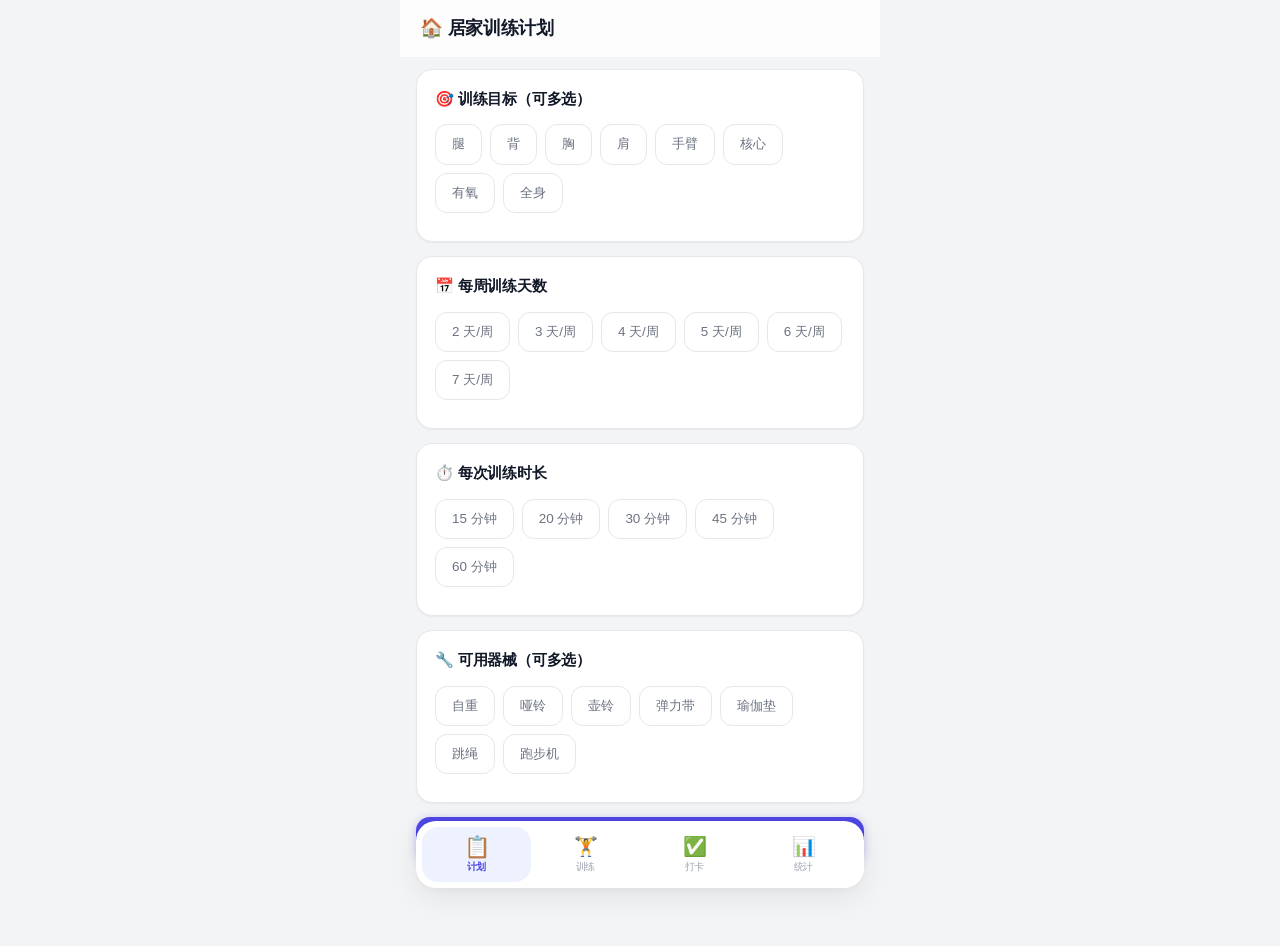
==== index.html @ 25deb892 "feat: 居家训练计划初版 - 训练计划生成、打卡、统计 Co-Authored-By: Claude Opus 4.7 <noreply@anthropic.com>" ====
<!DOCTYPE html>
<html lang="zh-CN">
<head>
  <meta charset="UTF-8">
  <meta name="viewport" content="width=device-width, initial-scale=1.0, viewport-fit=cover, user-scalable=no">
  <meta name="apple-mobile-web-app-capable" content="yes">
  <meta name="apple-mobile-web-app-status-bar-style" content="default">
  <meta name="apple-mobile-web-app-title" content="居家训练">
  <meta name="theme-color" content="#2ecc71">
  <title>居家训练计划</title>
  <link rel="stylesheet" href="css/style.css">
  <link rel="manifest" href="manifest.json">
</head>
<body>

  <header class="app-header">🏠 居家训练计划</header>

  <main>
    <section id="tab-plan" class="tab-content active"></section>
    <section id="tab-today" class="tab-content"></section>
    <section id="tab-history" class="tab-content"></section>
    <section id="tab-stats" class="tab-content"></section>
  </main>

  <nav class="tab-bar">
    <button class="tab-btn active" data-tab="plan">
      <span class="icon">📋</span> 计划
    </button>
    <button class="tab-btn" data-tab="today">
      <span class="icon">🏋️</span> 训练
    </button>
    <button class="tab-btn" data-tab="history">
      <span class="icon">✅</span> 打卡
    </button>
    <button class="tab-btn" data-tab="stats">
      <span class="icon">📊</span> 统计
    </button>
  </nav>

  <script src="js/exercises.js"></script>
  <script src="js/app.js"></script>
  <script>
    if ('serviceWorker' in navigator) {
      navigator.serviceWorker.register('sw.js');
    }
  </script>
</body>
</html>
---- css/style.css ----
*, *::before, *::after { box-sizing: border-box; margin: 0; padding: 0; }

:root {
  --primary: #4F46E5;
  --primary-light: #EEF2FF;
  --success: #10B981;
  --success-light: #ECFDF5;
  --danger: #EF4444;
  --warning: #F59E0B;
  --bg: #F3F4F6;
  --card: #FFFFFF;
  --text: #111827;
  --text-secondary: #6B7280;
  --text-tertiary: #9CA3AF;
  --border: #E5E7EB;
  --shadow-sm: 0 1px 2px rgba(0,0,0,0.05);
  --shadow: 0 1px 3px rgba(0,0,0,0.06), 0 1px 2px rgba(0,0,0,0.04);
  --shadow-md: 0 4px 6px rgba(0,0,0,0.04), 0 2px 4px rgba(0,0,0,0.03);
  --shadow-lg: 0 10px 15px rgba(0,0,0,0.05), 0 4px 6px rgba(0,0,0,0.03);
  --radius-sm: 10px;
  --radius: 16px;
  --radius-lg: 20px;
  --tab-height: 72px;
}

html { font-size: 16px; -webkit-font-smoothing: antialiased; }

body {
  font-family: -apple-system, BlinkMacSystemFont, 'SF Pro Display', 'PingFang SC', 'Microsoft YaHei', sans-serif;
  background: var(--bg);
  color: var(--text);
  max-width: 480px;
  margin: 0 auto;
  min-height: 100vh;
  padding-bottom: calc(var(--tab-height) + env(safe-area-inset-bottom, 16px));
  line-height: 1.5;
}

/* Header */
.app-header {
  position: sticky; top: 0; z-index: 100;
  background: rgba(255,255,255,0.8);
  backdrop-filter: blur(16px); -webkit-backdrop-filter: blur(16px);
  padding: 14px 20px;
  font-size: 1.15rem; font-weight: 700;
  color: var(--text);
  letter-spacing: -0.3px;
  border-bottom: 1px solid transparent;
}

/* Tab Bar - floating pill style */
.tab-bar {
  position: fixed; bottom: 12px; left: 50%; transform: translateX(-50%);
  width: calc(100% - 32px); max-width: 448px;
  background: var(--card);
  border-radius: 20px;
  padding: 6px;
  display: flex;
  z-index: 100;
  box-shadow: 0 8px 32px rgba(0,0,0,0.08), 0 2px 8px rgba(0,0,0,0.04);
}
.tab-btn {
  flex: 1; border: none; background: none;
  font-size: 0.65rem; font-weight: 500; color: var(--text-tertiary);
  display: flex; flex-direction: column; align-items: center; justify-content: center;
  gap: 2px; cursor: pointer; padding: 8px 4px; border-radius: 16px;
  transition: all 0.2s; letter-spacing: -0.2px;
  -webkit-tap-highlight-color: transparent;
  position: relative;
}
.tab-btn .icon { font-size: 1.2rem; transition: transform 0.2s; }
.tab-btn.active { color: var(--primary); font-weight: 600; background: var(--primary-light); }
.tab-btn.active .icon { transform: scale(1.1); }

/* Main Content */
.tab-content { display: none; padding: 12px 16px; animation: fadeIn 0.25s ease-out; }
.tab-content.active { display: block; }
@keyframes fadeIn { from { opacity: 0; transform: translateY(8px); } to { opacity: 1; transform: translateY(0); } }

/* Cards */
.card {
  background: var(--card);
  border-radius: var(--radius);
  padding: 18px;
  margin-bottom: 14px;
  box-shadow: var(--shadow-sm);
  border: 1px solid var(--border);
}
.card-title {
  font-size: 0.95rem; font-weight: 700; margin-bottom: 14px;
  display: flex; align-items: center; gap: 8px;
  color: var(--text); letter-spacing: -0.2px;
}

/* Section label */
.section-label {
  font-size: 0.75rem; font-weight: 600; color: var(--text-secondary);
  text-transform: uppercase; letter-spacing: 0.5px;
  margin-bottom: 10px; margin-top: 4px;
}

/* Chips */
.chip-group { display: flex; flex-wrap: wrap; gap: 8px; margin-bottom: 10px; }
.chip {
  padding: 9px 16px; border-radius: 12px; border: 1.5px solid var(--border);
  background: var(--card); font-size: 0.84rem; font-weight: 500;
  cursor: pointer; transition: all 0.18s; user-select: none;
  color: var(--text-secondary);
  -webkit-tap-highlight-color: transparent;
}
.chip:hover { border-color: #c7d2fe; }
.chip.selected { background: var(--primary); color: #fff; border-color: var(--primary); font-weight: 600; box-shadow: 0 2px 8px rgba(79,70,229,0.25); }
.chip:active { transform: scale(0.96); }

/* Buttons */
.btn {
  display: block; width: 100%; padding: 13px; border: none; border-radius: 14px;
  font-size: 0.94rem; font-weight: 600; cursor: pointer; letter-spacing: -0.2px;
  transition: all 0.18s; text-align: center;
  -webkit-tap-highlight-color: transparent;
}
.btn-primary { background: var(--primary); color: #fff; box-shadow: 0 2px 8px rgba(79,70,229,0.3); }
.btn-primary:active { background: #4338CA; transform: scale(0.98); }
.btn-primary:disabled { background: #A5B4FC; box-shadow: none; }
.btn-outline { background: var(--card); color: var(--primary); border: 1.5px solid var(--primary); }
.btn-outline:active { background: var(--primary-light); }
.btn-sm { padding: 7px 14px; font-size: 0.78rem; width: auto; border-radius: 10px; font-weight: 600; }
.btn-ghost { background: none; border: none; color: var(--text-secondary); padding: 8px 12px; font-size: 0.82rem; cursor: pointer; }
.btn-success { background: var(--success); color: #fff; box-shadow: 0 2px 8px rgba(16,185,129,0.25); }

/* Select */
.select-group { margin-bottom: 10px; }
.select-group label { display: block; font-size: 0.82rem; font-weight: 600; color: var(--text-secondary); margin-bottom: 6px; }
.select-group select {
  width: 100%; padding: 12px 14px; border: 1.5px solid var(--border);
  border-radius: 12px; font-size: 0.9rem; background: var(--card);
  appearance: none; -webkit-appearance: none;
  background-image: url("data:image/svg+xml,%3Csvg xmlns='http://www.w3.org/2000/svg' width='12' height='12' viewBox='0 0 12 12'%3E%3Cpath d='M6 8L1 3h10z' fill='%239CA3AF'/%3E%3C/svg%3E");
  background-repeat: no-repeat; background-position: right 14px center;
  color: var(--text);
}

/* Exercise card */
.exercise-item {
  display: flex; gap: 14px; padding: 14px 0;
  border-bottom: 1px solid var(--border); align-items: center;
}
.exercise-item:last-child { border-bottom: none; }
.exercise-img {
  width: 72px; height: 72px; border-radius: 14px; background: var(--bg);
  flex-shrink: 0; overflow: hidden;
}
.exercise-img img { width: 100%; height: 100%; object-fit: cover; }
.exercise-info { flex: 1; min-width: 0; }
.exercise-info .ex-name { font-weight: 600; font-size: 0.9rem; margin-bottom: 3px; color: var(--text); letter-spacing: -0.2px; }
.exercise-info .ex-meta { font-size: 0.78rem; color: var(--text-secondary); margin-bottom: 4px; display: flex; gap: 8px; align-items: center; }
.exercise-info .ex-meta span { display: inline-flex; align-items: center; gap: 3px; }
.exercise-info .ex-desc {
  font-size: 0.76rem; color: var(--text-tertiary); line-height: 1.45;
  display: -webkit-box; -webkit-line-clamp: 2; -webkit-box-orient: vertical; overflow: hidden;
}
.exercise-done {
  width: 36px; height: 36px; border-radius: 50%; border: 2.5px solid var(--border);
  flex-shrink: 0; display: flex; align-items: center; justify-content: center;
  cursor: pointer; transition: all 0.2s; font-size: 1rem; font-weight: 700;
  color: transparent;
}
.exercise-done.checked { background: var(--success); border-color: var(--success); color: #fff; box-shadow: 0 2px 8px rgba(16,185,129,0.3); }

/* Day plan in plan tab */
.day-plan { margin-bottom: 2px; }
.day-plan-header {
  font-weight: 700; font-size: 0.9rem; padding: 10px 0 6px;
  display: flex; justify-content: space-between; align-items: center;
}
.day-plan-header.rest { color: var(--text-tertiary); font-weight: 500; }
.target-tag {
  font-size: 0.68rem; padding: 3px 10px; border-radius: 8px;
  font-weight: 600; letter-spacing: 0.2px;
}
.tag-leg { background: #FEE2E2; color: #DC2626; }
.tag-back { background: #DBEAFE; color: #2563EB; }
.tag-chest { background: #FEF3C7; color: #D97706; }
.tag-shoulder { background: #EDE9FE; color: #7C3AED; }
.tag-arm { background: #FEF3C7; color: #B45309; }
.tag-core { background: #D1FAE5; color: #059669; }
.tag-cardio { background: #CFFAFE; color: #0E7490; }
.tag-full { background: #FCE7F3; color: #DB2777; }

/* Modal */
.modal-overlay {
  position: fixed; top: 0; left: 0; right: 0; bottom: 0;
  background: rgba(0,0,0,0.4); z-index: 200;
  display: flex; align-items: flex-end; justify-content: center;
  backdrop-filter: blur(4px); -webkit-backdrop-filter: blur(4px);
}
.modal {
  background: var(--card); border-radius: var(--radius-lg) var(--radius-lg) 0 0;
  width: 100%; max-width: 480px; max-height: 70vh; overflow-y: auto;
  padding: 20px; animation: slideUp 0.3s ease-out;
}
@keyframes slideUp { from { transform: translateY(100%); } to { transform: translateY(0); } }
.modal-header {
  display: flex; justify-content: space-between; align-items: center;
  margin-bottom: 16px; font-weight: 700; font-size: 1rem;
}
.modal-close {
  width: 32px; height: 32px; border-radius: 50%; border: none;
  background: var(--bg); font-size: 1.2rem; cursor: pointer;
  display: flex; align-items: center; justify-content: center;
  color: var(--text-secondary);
}

/* Calendar */
.calendar { display: grid; grid-template-columns: repeat(7, 1fr); gap: 2px; text-align: center; }
.calendar .day-header { font-size: 0.68rem; color: var(--text-tertiary); padding: 6px 0; font-weight: 600; }
.calendar .day {
  aspect-ratio: 1; display: flex; align-items: center; justify-content: center;
  border-radius: 50%; font-size: 0.84rem; font-weight: 500; cursor: pointer;
  transition: all 0.15s;
}
.calendar .day.checked { background: var(--success); color: #fff; font-weight: 700; }
.calendar .day.today { box-shadow: inset 0 0 0 2px var(--primary); }
.calendar .day.other-month { color: #ddd; }
.calendar .day:not(.checked):not(.other-month):active { background: var(--bg); }

/* Stats */
.stat-grid { display: grid; grid-template-columns: 1fr 1fr; gap: 10px; margin-bottom: 14px; }
.stat-box {
  background: var(--card); border-radius: var(--radius); padding: 18px;
  box-shadow: var(--shadow-sm); border: 1px solid var(--border);
}
.stat-box .num { font-size: 1.8rem; font-weight: 800; letter-spacing: -1px; }
.stat-box .label { font-size: 0.78rem; color: var(--text-secondary); margin-top: 4px; font-weight: 500; }
.stat-box.accent .num { color: var(--primary); }

.bar-chart { margin-top: 10px; }
.bar-row { display: flex; align-items: center; margin-bottom: 10px; gap: 10px; }
.bar-label { font-size: 0.82rem; font-weight: 500; width: 54px; text-align: right; flex-shrink: 0; color: var(--text-secondary); }
.bar-track { flex: 1; height: 26px; background: var(--bg); border-radius: 13px; overflow: hidden; }
.bar-fill {
  height: 100%; border-radius: 13px; display: flex; align-items: center; padding-left: 10px;
  font-size: 0.73rem; font-weight: 600; color: #fff; min-width: 32px;
  transition: width 0.5s ease-out;
}

/* Progress */
.progress-bar { height: 6px; background: var(--bg); border-radius: 3px; margin: 10px 0; overflow: hidden; }
.progress-fill { height: 100%; background: var(--success); border-radius: 3px; transition: width 0.3s ease-out; }

/* Streak circle */
.streak-circle {
  width: 100px; height: 100px; border-radius: 50%;
  background: conic-gradient(var(--primary) 0deg, var(--bg) 0deg);
  display: flex; align-items: center; justify-content: center;
  margin: 0 auto 8px;
}
.streak-inner {
  width: 80px; height: 80px; border-radius: 50%;
  background: var(--card); display: flex; flex-direction: column;
  align-items: center; justify-content: center;
}

/* Empty state */
.empty { text-align: center; padding: 48px 16px; color: var(--text-secondary); }
.empty .icon { font-size: 2.5rem; margin-bottom: 12px; opacity: 0.6; }
.empty p { font-size: 0.88rem; }

/* Auth */
.auth-form { padding: 40px 16px; text-align: center; }
.auth-form input {
  width: 100%; padding: 14px; border: 1.5px solid var(--border);
  border-radius: 14px; font-size: 0.95rem; margin-bottom: 12px; text-align: center;
  outline: none;
}
.auth-form input:focus { border-color: var(--primary); }

/* Pulse animation for loading */
@keyframes pulse { 0%, 100% { opacity: 1; } 50% { opacity: 0.5; } }
.loading { animation: pulse 1.2s ease-in-out infinite; }

/* Inline actions */
.inline-actions { display: flex; gap: 8px; margin-bottom: 14px; }

/* Check-in record */
.checkin-record {
  padding: 12px 0; border-bottom: 1px solid var(--border);
}
.checkin-record:last-child { border-bottom: none; }
.checkin-record .cr-date { font-weight: 600; font-size: 0.88rem; }
.checkin-record .cr-detail { font-size: 0.8rem; color: var(--text-secondary); margin-top: 3px; }

/* Plan action bar */
.plan-action-bar { display: flex; gap: 8px; margin-bottom: 14px; }

/* Week strip header in today */
.today-strip {
  display: flex; align-items: center; gap: 12px; margin-bottom: 16px;
}
.today-strip .day-badge {
  width: 44px; height: 44px; border-radius: 14px;
  display: flex; flex-direction: column; align-items: center; justify-content: center;
  font-weight: 700;
}
.today-strip .day-badge.active {
  background: var(--primary); color: #fff;
}
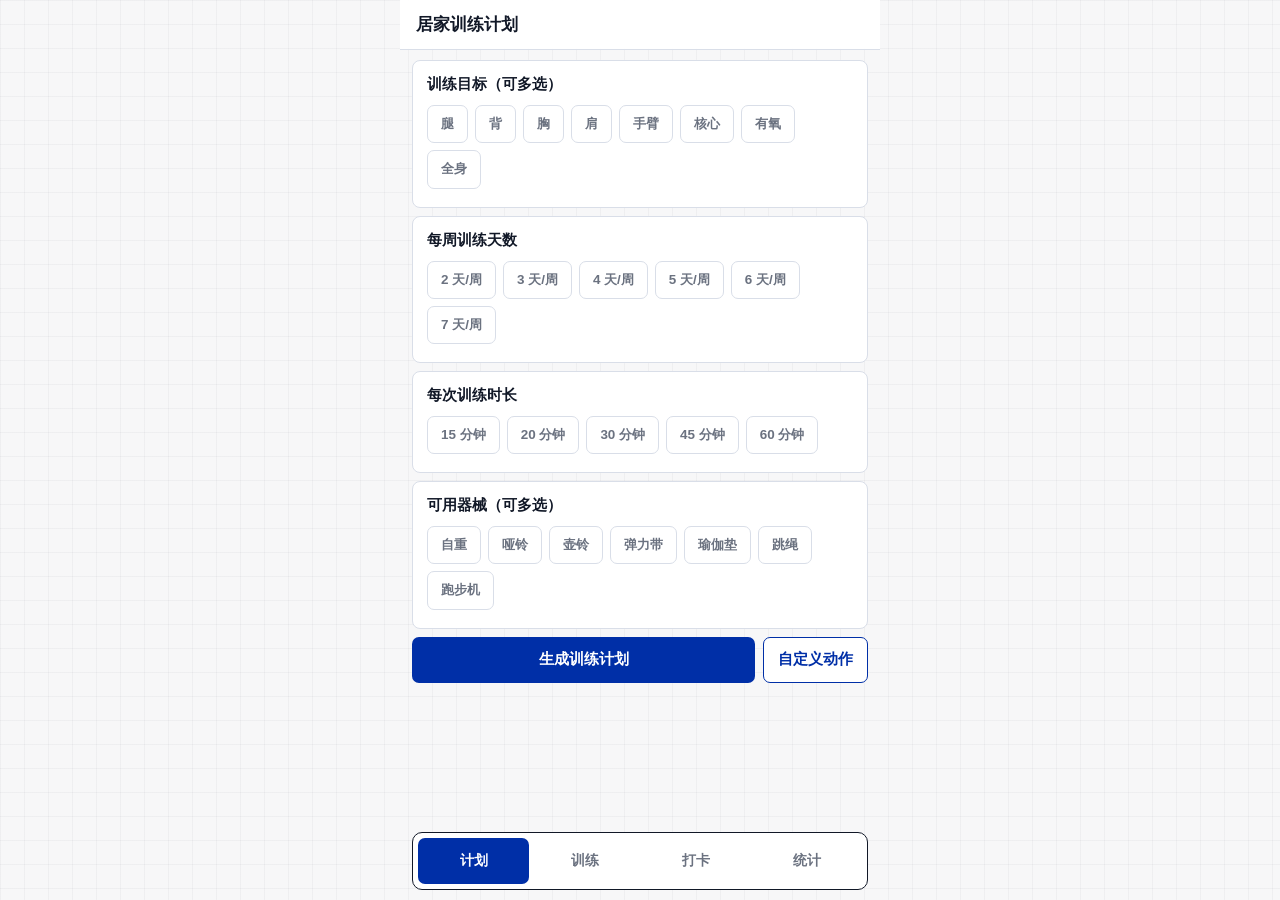
==== commit 5e17a2ff: "feat: mobile polish and regression tests" ====
--- a/index.html
+++ b/index.html
@@ -3,7 +3,7 @@
 <head>
   <meta charset="UTF-8">
   <meta name="viewport" content="width=device-width, initial-scale=1.0, viewport-fit=cover, user-scalable=no">
-  <meta name="apple-mobile-web-app-capable" content="yes">
+  <meta name="mobile-web-app-capable" content="yes">
   <meta name="apple-mobile-web-app-status-bar-style" content="default">
   <meta name="apple-mobile-web-app-title" content="居家训练">
   <meta name="theme-color" content="#2ecc71">
@@ -13,7 +13,7 @@
 </head>
 <body>
 
-  <header class="app-header">🏠 居家训练计划</header>
+  <header class="app-header">居家训练计划</header>
 
   <main>
     <section id="tab-plan" class="tab-content active"></section>
@@ -23,18 +23,10 @@
   </main>
 
   <nav class="tab-bar">
-    <button class="tab-btn active" data-tab="plan">
-      <span class="icon">📋</span> 计划
-    </button>
-    <button class="tab-btn" data-tab="today">
-      <span class="icon">🏋️</span> 训练
-    </button>
-    <button class="tab-btn" data-tab="history">
-      <span class="icon">✅</span> 打卡
-    </button>
-    <button class="tab-btn" data-tab="stats">
-      <span class="icon">📊</span> 统计
-    </button>
+    <button class="tab-btn active" data-tab="plan">计划</button>
+    <button class="tab-btn" data-tab="today">训练</button>
+    <button class="tab-btn" data-tab="history">打卡</button>
+    <button class="tab-btn" data-tab="stats">统计</button>
   </nav>
 
   <script src="js/exercises.js"></script>
--- a/css/style.css
+++ b/css/style.css
@@ -1,33 +1,37 @@
 *, *::before, *::after { box-sizing: border-box; margin: 0; padding: 0; }
 
 :root {
-  --primary: #4F46E5;
-  --primary-light: #EEF2FF;
+  --primary: #002FA7;
+  --primary-light: #EEF3FF;
   --success: #10B981;
   --success-light: #ECFDF5;
   --danger: #EF4444;
   --warning: #F59E0B;
-  --bg: #F3F4F6;
+  --bg: #F7F7F8;
   --card: #FFFFFF;
   --text: #111827;
   --text-secondary: #6B7280;
   --text-tertiary: #9CA3AF;
-  --border: #E5E7EB;
-  --shadow-sm: 0 1px 2px rgba(0,0,0,0.05);
-  --shadow: 0 1px 3px rgba(0,0,0,0.06), 0 1px 2px rgba(0,0,0,0.04);
-  --shadow-md: 0 4px 6px rgba(0,0,0,0.04), 0 2px 4px rgba(0,0,0,0.03);
-  --shadow-lg: 0 10px 15px rgba(0,0,0,0.05), 0 4px 6px rgba(0,0,0,0.03);
-  --radius-sm: 10px;
-  --radius: 16px;
-  --radius-lg: 20px;
-  --tab-height: 72px;
+  --border: #D9DEE8;
+  --shadow-sm: none;
+  --shadow: none;
+  --shadow-md: none;
+  --shadow-lg: none;
+  --radius-sm: 6px;
+  --radius: 8px;
+  --radius-lg: 12px;
+  --tab-height: 68px;
 }
 
 html { font-size: 16px; -webkit-font-smoothing: antialiased; }
 
 body {
   font-family: -apple-system, BlinkMacSystemFont, 'SF Pro Display', 'PingFang SC', 'Microsoft YaHei', sans-serif;
-  background: var(--bg);
+  background:
+    linear-gradient(90deg, rgba(17,24,39,0.035) 1px, transparent 1px),
+    linear-gradient(180deg, rgba(17,24,39,0.035) 1px, transparent 1px),
+    var(--bg);
+  background-size: 24px 24px;
   color: var(--text);
   max-width: 480px;
   margin: 0 auto;
@@ -39,41 +43,40 @@
 /* Header */
 .app-header {
   position: sticky; top: 0; z-index: 100;
-  background: rgba(255,255,255,0.8);
+  background: rgba(255,255,255,0.94);
   backdrop-filter: blur(16px); -webkit-backdrop-filter: blur(16px);
-  padding: 14px 20px;
-  font-size: 1.15rem; font-weight: 700;
+  padding: 12px 16px;
+  font-size: 1.05rem; font-weight: 800;
   color: var(--text);
-  letter-spacing: -0.3px;
-  border-bottom: 1px solid transparent;
+  letter-spacing: 0;
+  border-bottom: 1px solid var(--border);
 }
 
 /* Tab Bar - floating pill style */
 .tab-bar {
-  position: fixed; bottom: 12px; left: 50%; transform: translateX(-50%);
-  width: calc(100% - 32px); max-width: 448px;
+  position: fixed; bottom: max(10px, env(safe-area-inset-bottom)); left: 50%; transform: translateX(-50%);
+  width: calc(100% - 24px); max-width: 456px;
   background: var(--card);
-  border-radius: 20px;
-  padding: 6px;
+  border-radius: 10px;
+  padding: 5px;
   display: flex;
   z-index: 100;
-  box-shadow: 0 8px 32px rgba(0,0,0,0.08), 0 2px 8px rgba(0,0,0,0.04);
+  box-shadow: none;
+  border: 1px solid var(--text);
 }
 .tab-btn {
   flex: 1; border: none; background: none;
-  font-size: 0.65rem; font-weight: 500; color: var(--text-tertiary);
-  display: flex; flex-direction: column; align-items: center; justify-content: center;
-  gap: 2px; cursor: pointer; padding: 8px 4px; border-radius: 16px;
-  transition: all 0.2s; letter-spacing: -0.2px;
+  min-height: 46px; font-size: 0.86rem; font-weight: 700; color: var(--text-secondary);
+  display: flex; align-items: center; justify-content: center;
+  cursor: pointer; padding: 8px 4px; border-radius: 7px;
+  transition: all 0.2s; letter-spacing: 0;
   -webkit-tap-highlight-color: transparent;
   position: relative;
 }
-.tab-btn .icon { font-size: 1.2rem; transition: transform 0.2s; }
-.tab-btn.active { color: var(--primary); font-weight: 600; background: var(--primary-light); }
-.tab-btn.active .icon { transform: scale(1.1); }
+.tab-btn.active { color: #fff; font-weight: 800; background: var(--primary); }
 
 /* Main Content */
-.tab-content { display: none; padding: 12px 16px; animation: fadeIn 0.25s ease-out; }
+.tab-content { display: none; padding: 10px 12px; animation: fadeIn 0.25s ease-out; }
 .tab-content.active { display: block; }
 @keyframes fadeIn { from { opacity: 0; transform: translateY(8px); } to { opacity: 1; transform: translateY(0); } }
 
@@ -81,15 +84,15 @@
 .card {
   background: var(--card);
   border-radius: var(--radius);
-  padding: 18px;
-  margin-bottom: 14px;
+  padding: 12px 14px;
+  margin-bottom: 8px;
   box-shadow: var(--shadow-sm);
   border: 1px solid var(--border);
 }
 .card-title {
-  font-size: 0.95rem; font-weight: 700; margin-bottom: 14px;
+  font-size: 0.92rem; font-weight: 800; margin-bottom: 10px;
   display: flex; align-items: center; gap: 8px;
-  color: var(--text); letter-spacing: -0.2px;
+  color: var(--text); letter-spacing: 0;
 }
 
 /* Section label */
@@ -100,33 +103,55 @@
 }
 
 /* Chips */
-.chip-group { display: flex; flex-wrap: wrap; gap: 8px; margin-bottom: 10px; }
+.chip-group { display: flex; flex-wrap: wrap; gap: 7px; margin-bottom: 6px; }
 .chip {
-  padding: 9px 16px; border-radius: 12px; border: 1.5px solid var(--border);
-  background: var(--card); font-size: 0.84rem; font-weight: 500;
+  min-height: 38px; padding: 8px 13px; border-radius: 7px; border: 1px solid var(--border);
+  background: var(--card); font-size: 0.84rem; font-weight: 600;
   cursor: pointer; transition: all 0.18s; user-select: none;
   color: var(--text-secondary);
   -webkit-tap-highlight-color: transparent;
 }
-.chip:hover { border-color: #c7d2fe; }
-.chip.selected { background: var(--primary); color: #fff; border-color: var(--primary); font-weight: 600; box-shadow: 0 2px 8px rgba(79,70,229,0.25); }
+.chip:hover { border-color: var(--primary); }
+.chip.selected { background: var(--primary); color: #fff; border-color: var(--primary); font-weight: 800; box-shadow: none; }
 .chip:active { transform: scale(0.96); }
 
 /* Buttons */
 .btn {
-  display: block; width: 100%; padding: 13px; border: none; border-radius: 14px;
-  font-size: 0.94rem; font-weight: 600; cursor: pointer; letter-spacing: -0.2px;
+  display: block; width: 100%; min-height: 46px; padding: 12px 13px; border: 1px solid transparent; border-radius: 7px;
+  font-size: 0.94rem; font-weight: 800; cursor: pointer; letter-spacing: 0;
   transition: all 0.18s; text-align: center;
   -webkit-tap-highlight-color: transparent;
 }
-.btn-primary { background: var(--primary); color: #fff; box-shadow: 0 2px 8px rgba(79,70,229,0.3); }
-.btn-primary:active { background: #4338CA; transform: scale(0.98); }
+.btn-primary { background: var(--primary); color: #fff; box-shadow: none; }
+.btn-primary:active { background: #00247f; transform: scale(0.98); }
 .btn-primary:disabled { background: #A5B4FC; box-shadow: none; }
-.btn-outline { background: var(--card); color: var(--primary); border: 1.5px solid var(--primary); }
+.btn-outline { background: var(--card); color: var(--primary); border: 1px solid var(--primary); }
 .btn-outline:active { background: var(--primary-light); }
-.btn-sm { padding: 7px 14px; font-size: 0.78rem; width: auto; border-radius: 10px; font-weight: 600; }
+.btn-sm { min-height: 34px; padding: 7px 12px; font-size: 0.78rem; width: auto; border-radius: 6px; font-weight: 700; }
 .btn-ghost { background: none; border: none; color: var(--text-secondary); padding: 8px 12px; font-size: 0.82rem; cursor: pointer; }
-.btn-success { background: var(--success); color: #fff; box-shadow: 0 2px 8px rgba(16,185,129,0.25); }
+.btn-success { background: var(--success); color: #fff; box-shadow: none; }
+
+.primary-actions {
+  display: grid;
+  grid-template-columns: minmax(0, 1fr) auto;
+  gap: 8px;
+  align-items: stretch;
+  margin: 4px 0 10px;
+}
+.primary-actions #btn-custom-ex {
+  width: auto;
+  white-space: nowrap;
+  padding-left: 14px;
+  padding-right: 14px;
+}
+.custom-ex-list { margin-top: 12px; }
+.custom-title { margin-bottom: 8px; }
+.custom-exercise-item { align-items: center; }
+.btn-add-extra { margin-bottom: 8px; }
+.custom-item-icon {
+  width: 100%; height: 100%; display: flex; align-items: center; justify-content: center;
+  background: var(--primary-light); border-radius: 8px; font-size: 1.35rem; color: var(--primary); font-weight: 800;
+}
 
 /* Select */
 .select-group { margin-bottom: 10px; }
@@ -142,30 +167,30 @@
 
 /* Exercise card */
 .exercise-item {
-  display: flex; gap: 14px; padding: 14px 0;
+  display: flex; gap: 12px; padding: 12px 0;
   border-bottom: 1px solid var(--border); align-items: center;
 }
 .exercise-item:last-child { border-bottom: none; }
 .exercise-img {
-  width: 72px; height: 72px; border-radius: 14px; background: var(--bg);
+  width: 66px; height: 66px; border-radius: 10px; background: var(--bg);
   flex-shrink: 0; overflow: hidden;
 }
 .exercise-img img { width: 100%; height: 100%; object-fit: cover; }
 .exercise-info { flex: 1; min-width: 0; }
-.exercise-info .ex-name { font-weight: 600; font-size: 0.9rem; margin-bottom: 3px; color: var(--text); letter-spacing: -0.2px; }
-.exercise-info .ex-meta { font-size: 0.78rem; color: var(--text-secondary); margin-bottom: 4px; display: flex; gap: 8px; align-items: center; }
+.exercise-info .ex-name { font-weight: 700; font-size: 0.9rem; margin-bottom: 3px; color: var(--text); letter-spacing: 0; }
+.exercise-info .ex-meta { font-size: 0.76rem; color: var(--text-secondary); margin-bottom: 4px; display: flex; gap: 8px; align-items: center; flex-wrap: wrap; }
 .exercise-info .ex-meta span { display: inline-flex; align-items: center; gap: 3px; }
 .exercise-info .ex-desc {
   font-size: 0.76rem; color: var(--text-tertiary); line-height: 1.45;
   display: -webkit-box; -webkit-line-clamp: 2; -webkit-box-orient: vertical; overflow: hidden;
 }
 .exercise-done {
-  width: 36px; height: 36px; border-radius: 50%; border: 2.5px solid var(--border);
+  width: 38px; height: 38px; border-radius: 50%; border: 2px solid var(--border);
   flex-shrink: 0; display: flex; align-items: center; justify-content: center;
   cursor: pointer; transition: all 0.2s; font-size: 1rem; font-weight: 700;
   color: transparent;
 }
-.exercise-done.checked { background: var(--success); border-color: var(--success); color: #fff; box-shadow: 0 2px 8px rgba(16,185,129,0.3); }
+.exercise-done.checked { background: var(--success); border-color: var(--success); color: #fff; box-shadow: none; }
 
 /* Day plan in plan tab */
 .day-plan { margin-bottom: 2px; }
@@ -175,8 +200,8 @@
 }
 .day-plan-header.rest { color: var(--text-tertiary); font-weight: 500; }
 .target-tag {
-  font-size: 0.68rem; padding: 3px 10px; border-radius: 8px;
-  font-weight: 600; letter-spacing: 0.2px;
+  font-size: 0.68rem; padding: 3px 8px; border-radius: 6px;
+  font-weight: 700; letter-spacing: 0;
 }
 .tag-leg { background: #FEE2E2; color: #DC2626; }
 .tag-back { background: #DBEAFE; color: #2563EB; }
@@ -196,8 +221,8 @@
 }
 .modal {
   background: var(--card); border-radius: var(--radius-lg) var(--radius-lg) 0 0;
-  width: 100%; max-width: 480px; max-height: 70vh; overflow-y: auto;
-  padding: 20px; animation: slideUp 0.3s ease-out;
+  width: 100%; max-width: 480px; max-height: 78vh; overflow-y: auto;
+  padding: 18px 16px calc(18px + env(safe-area-inset-bottom)); animation: slideUp 0.3s ease-out;
 }
 @keyframes slideUp { from { transform: translateY(100%); } to { transform: translateY(0); } }
 .modal-header {
@@ -205,7 +230,7 @@
   margin-bottom: 16px; font-weight: 700; font-size: 1rem;
 }
 .modal-close {
-  width: 32px; height: 32px; border-radius: 50%; border: none;
+  width: 40px; height: 40px; border-radius: 50%; border: none;
   background: var(--bg); font-size: 1.2rem; cursor: pointer;
   display: flex; align-items: center; justify-content: center;
   color: var(--text-secondary);
@@ -227,7 +252,7 @@
 /* Stats */
 .stat-grid { display: grid; grid-template-columns: 1fr 1fr; gap: 10px; margin-bottom: 14px; }
 .stat-box {
-  background: var(--card); border-radius: var(--radius); padding: 18px;
+  background: var(--card); border-radius: var(--radius); padding: 14px;
   box-shadow: var(--shadow-sm); border: 1px solid var(--border);
 }
 .stat-box .num { font-size: 1.8rem; font-weight: 800; letter-spacing: -1px; }
@@ -305,3 +330,29 @@
 .today-strip .day-badge.active {
   background: var(--primary); color: #fff;
 }
+
+/* Custom exercise form fields */
+.field-label {
+  display: block; font-size: 0.82rem; font-weight: 600;
+  color: var(--text-secondary); margin: 10px 0 4px 2px;
+}
+.field-input {
+  width: 100%; min-height: 44px; padding: 10px 12px; border: 1px solid var(--border);
+  border-radius: 7px; font-size: 0.9rem; font-family: inherit;
+  background: var(--card); color: var(--text); outline: none;
+  transition: border-color 0.15s;
+}
+.field-input:focus { border-color: var(--primary); }
+
+.cx-del-btn {
+  background: none; border: none; cursor: pointer; font-size: 0.82rem;
+  padding: 6px 8px; opacity: 0.75; transition: opacity 0.15s; color: var(--danger);
+}
+.cx-del-btn:hover { opacity: 1; }
+
+@media (max-width: 340px) {
+  .tab-content { padding-left: 10px; padding-right: 10px; }
+  .card { padding: 12px; }
+  .chip { padding-left: 11px; padding-right: 11px; }
+  .exercise-img { width: 58px; height: 58px; }
+}
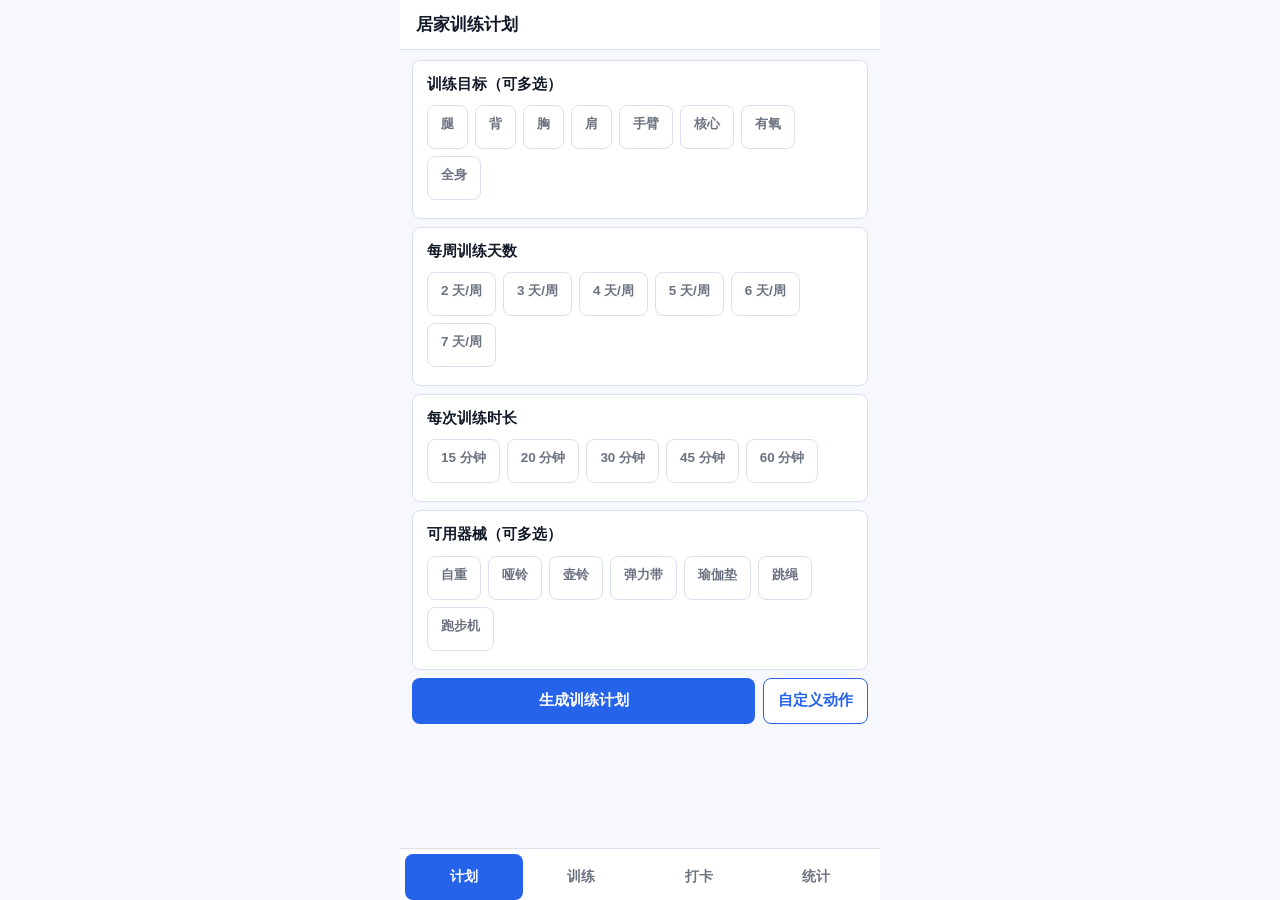
==== commit fb223909: "feat: refine mobile ui and custom item flow" ====
--- a/index.html
+++ b/index.html
@@ -6,7 +6,7 @@
   <meta name="mobile-web-app-capable" content="yes">
   <meta name="apple-mobile-web-app-status-bar-style" content="default">
   <meta name="apple-mobile-web-app-title" content="居家训练">
-  <meta name="theme-color" content="#2ecc71">
+  <meta name="theme-color" content="#2563EB">
   <title>居家训练计划</title>
   <link rel="stylesheet" href="css/style.css">
   <link rel="manifest" href="manifest.json">
--- a/css/style.css
+++ b/css/style.css
@@ -1,23 +1,24 @@
 *, *::before, *::after { box-sizing: border-box; margin: 0; padding: 0; }
 
 :root {
-  --primary: #002FA7;
-  --primary-light: #EEF3FF;
-  --success: #10B981;
-  --success-light: #ECFDF5;
+  --primary: #2563EB;
+  --primary-dark: #1D4ED8;
+  --primary-soft: #EAF2FF;
+  --success: #22C55E;
+  --success-soft: #EAF8EF;
   --danger: #EF4444;
   --warning: #F59E0B;
-  --bg: #F7F7F8;
+  --bg: #F6F8FC;
   --card: #FFFFFF;
   --text: #111827;
   --text-secondary: #6B7280;
   --text-tertiary: #9CA3AF;
-  --border: #D9DEE8;
+  --border: #D8E0EE;
   --shadow-sm: none;
   --shadow: none;
   --shadow-md: none;
   --shadow-lg: none;
-  --radius-sm: 6px;
+  --radius-sm: 8px;
   --radius: 8px;
   --radius-lg: 12px;
   --tab-height: 68px;
@@ -27,11 +28,7 @@
 
 body {
   font-family: -apple-system, BlinkMacSystemFont, 'SF Pro Display', 'PingFang SC', 'Microsoft YaHei', sans-serif;
-  background:
-    linear-gradient(90deg, rgba(17,24,39,0.035) 1px, transparent 1px),
-    linear-gradient(180deg, rgba(17,24,39,0.035) 1px, transparent 1px),
-    var(--bg);
-  background-size: 24px 24px;
+  background: var(--bg);
   color: var(--text);
   max-width: 480px;
   margin: 0 auto;
@@ -54,21 +51,21 @@
 
 /* Tab Bar - floating pill style */
 .tab-bar {
-  position: fixed; bottom: max(10px, env(safe-area-inset-bottom)); left: 50%; transform: translateX(-50%);
-  width: calc(100% - 24px); max-width: 456px;
+  position: fixed; bottom: 0; left: 0; right: 0;
+  width: 100%; max-width: 480px; margin: 0 auto;
   background: var(--card);
-  border-radius: 10px;
+  border-radius: 0;
   padding: 5px;
+  padding-bottom: env(safe-area-inset-bottom);
   display: flex;
   z-index: 100;
-  box-shadow: none;
-  border: 1px solid var(--text);
+  border-top: 1px solid var(--border);
 }
 .tab-btn {
   flex: 1; border: none; background: none;
   min-height: 46px; font-size: 0.86rem; font-weight: 700; color: var(--text-secondary);
   display: flex; align-items: center; justify-content: center;
-  cursor: pointer; padding: 8px 4px; border-radius: 7px;
+  cursor: pointer; padding: 8px 4px; border-radius: 8px;
   transition: all 0.2s; letter-spacing: 0;
   -webkit-tap-highlight-color: transparent;
   position: relative;
@@ -105,7 +102,7 @@
 /* Chips */
 .chip-group { display: flex; flex-wrap: wrap; gap: 7px; margin-bottom: 6px; }
 .chip {
-  min-height: 38px; padding: 8px 13px; border-radius: 7px; border: 1px solid var(--border);
+  min-height: 44px; padding: 8px 13px; border-radius: 8px; border: 1px solid var(--border);
   background: var(--card); font-size: 0.84rem; font-weight: 600;
   cursor: pointer; transition: all 0.18s; user-select: none;
   color: var(--text-secondary);
@@ -117,17 +114,17 @@
 
 /* Buttons */
 .btn {
-  display: block; width: 100%; min-height: 46px; padding: 12px 13px; border: 1px solid transparent; border-radius: 7px;
+  display: block; width: 100%; min-height: 46px; padding: 12px 13px; border: 1px solid transparent; border-radius: 8px;
   font-size: 0.94rem; font-weight: 800; cursor: pointer; letter-spacing: 0;
   transition: all 0.18s; text-align: center;
   -webkit-tap-highlight-color: transparent;
 }
 .btn-primary { background: var(--primary); color: #fff; box-shadow: none; }
-.btn-primary:active { background: #00247f; transform: scale(0.98); }
-.btn-primary:disabled { background: #A5B4FC; box-shadow: none; }
+.btn-primary:active { background: var(--primary-dark); transform: scale(0.98); }
+.btn-primary:disabled { opacity: 0.5; box-shadow: none; }
 .btn-outline { background: var(--card); color: var(--primary); border: 1px solid var(--primary); }
-.btn-outline:active { background: var(--primary-light); }
-.btn-sm { min-height: 34px; padding: 7px 12px; font-size: 0.78rem; width: auto; border-radius: 6px; font-weight: 700; }
+.btn-outline:active { background: var(--primary-soft); }
+.btn-sm { min-height: 34px; padding: 7px 12px; font-size: 0.78rem; width: auto; border-radius: 8px; font-weight: 700; }
 .btn-ghost { background: none; border: none; color: var(--text-secondary); padding: 8px 12px; font-size: 0.82rem; cursor: pointer; }
 .btn-success { background: var(--success); color: #fff; box-shadow: none; }
 
@@ -150,7 +147,7 @@
 .btn-add-extra { margin-bottom: 8px; }
 .custom-item-icon {
   width: 100%; height: 100%; display: flex; align-items: center; justify-content: center;
-  background: var(--primary-light); border-radius: 8px; font-size: 1.35rem; color: var(--primary); font-weight: 800;
+  background: var(--primary-soft); border-radius: 8px; font-size: 1.35rem; color: var(--primary); font-weight: 800;
 }
 
 /* Select */
@@ -158,7 +155,7 @@
 .select-group label { display: block; font-size: 0.82rem; font-weight: 600; color: var(--text-secondary); margin-bottom: 6px; }
 .select-group select {
   width: 100%; padding: 12px 14px; border: 1.5px solid var(--border);
-  border-radius: 12px; font-size: 0.9rem; background: var(--card);
+  border-radius: 8px; font-size: 0.9rem; background: var(--card);
   appearance: none; -webkit-appearance: none;
   background-image: url("data:image/svg+xml,%3Csvg xmlns='http://www.w3.org/2000/svg' width='12' height='12' viewBox='0 0 12 12'%3E%3Cpath d='M6 8L1 3h10z' fill='%239CA3AF'/%3E%3C/svg%3E");
   background-repeat: no-repeat; background-position: right 14px center;
@@ -338,7 +335,7 @@
 }
 .field-input {
   width: 100%; min-height: 44px; padding: 10px 12px; border: 1px solid var(--border);
-  border-radius: 7px; font-size: 0.9rem; font-family: inherit;
+  border-radius: 8px; font-size: 0.9rem; font-family: inherit;
   background: var(--card); color: var(--text); outline: none;
   transition: border-color 0.15s;
 }
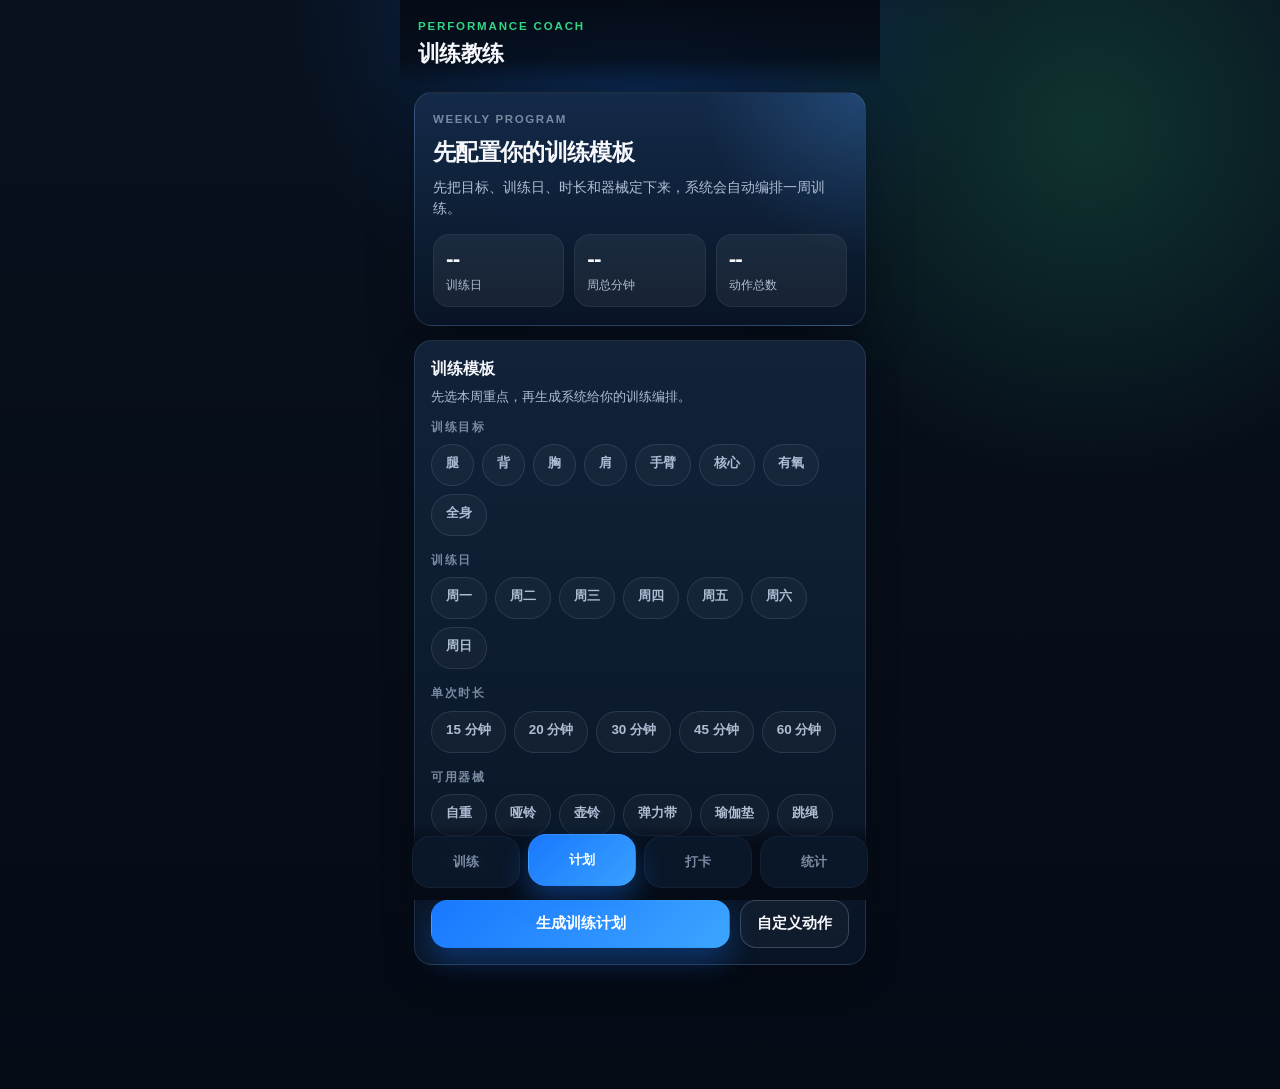
==== commit 3b0e30c8: "Improve training plan scheduling and day duration editing" ====
--- a/index.html
+++ b/index.html
@@ -5,26 +5,35 @@
   <meta name="viewport" content="width=device-width, initial-scale=1.0, viewport-fit=cover, user-scalable=no">
   <meta name="mobile-web-app-capable" content="yes">
   <meta name="apple-mobile-web-app-status-bar-style" content="default">
-  <meta name="apple-mobile-web-app-title" content="居家训练">
+  <meta name="apple-mobile-web-app-title" content="训练教练">
   <meta name="theme-color" content="#2563EB">
-  <title>居家训练计划</title>
+  <title>训练教练</title>
   <link rel="stylesheet" href="css/style.css">
   <link rel="manifest" href="manifest.json">
 </head>
 <body>
 
-  <header class="app-header">居家训练计划</header>
+  <header class="app-header">
+    <div class="app-header-copy">
+      <div class="app-header-kicker">Performance Coach</div>
+      <div class="app-header-title">训练教练</div>
+    </div>
+  </header>
+  <div id="pull-refresh" class="pull-refresh" aria-live="polite" aria-hidden="true">
+    <span class="pull-refresh-icon">↓</span>
+    <span class="pull-refresh-text">下拉刷新</span>
+  </div>
 
   <main>
-    <section id="tab-plan" class="tab-content active"></section>
-    <section id="tab-today" class="tab-content"></section>
+    <section id="tab-today" class="tab-content active"></section>
+    <section id="tab-plan" class="tab-content"></section>
     <section id="tab-history" class="tab-content"></section>
     <section id="tab-stats" class="tab-content"></section>
   </main>
 
   <nav class="tab-bar">
-    <button class="tab-btn active" data-tab="plan">计划</button>
-    <button class="tab-btn" data-tab="today">训练</button>
+    <button class="tab-btn active" data-tab="today">训练</button>
+    <button class="tab-btn" data-tab="plan">计划</button>
     <button class="tab-btn" data-tab="history">打卡</button>
     <button class="tab-btn" data-tab="stats">统计</button>
   </nav>
--- a/css/style.css
+++ b/css/style.css
@@ -1,355 +1,862 @@
 *, *::before, *::after { box-sizing: border-box; margin: 0; padding: 0; }
 
 :root {
-  --primary: #2563EB;
-  --primary-dark: #1D4ED8;
-  --primary-soft: #EAF2FF;
-  --success: #22C55E;
-  --success-soft: #EAF8EF;
-  --danger: #EF4444;
-  --warning: #F59E0B;
-  --bg: #F6F8FC;
-  --card: #FFFFFF;
-  --text: #111827;
-  --text-secondary: #6B7280;
-  --text-tertiary: #9CA3AF;
-  --border: #D8E0EE;
-  --shadow-sm: none;
-  --shadow: none;
-  --shadow-md: none;
-  --shadow-lg: none;
-  --radius-sm: 8px;
-  --radius: 8px;
-  --radius-lg: 12px;
-  --tab-height: 68px;
+  --bg: #07111f;
+  --bg-elevated: #0d1829;
+  --panel: rgba(10, 23, 40, 0.92);
+  --panel-strong: #10233c;
+  --panel-soft: rgba(255, 255, 255, 0.06);
+  --card: linear-gradient(180deg, rgba(18, 35, 58, 0.98) 0%, rgba(9, 21, 38, 0.98) 100%);
+  --card-bright: linear-gradient(180deg, rgba(28, 57, 96, 0.98) 0%, rgba(14, 31, 56, 0.98) 100%);
+  --primary: #4da3ff;
+  --primary-strong: #1978ff;
+  --primary-soft: rgba(77, 163, 255, 0.14);
+  --success: #32d583;
+  --success-soft: rgba(50, 213, 131, 0.16);
+  --warning: #ffb648;
+  --danger: #ff6b6b;
+  --text: #f5f7fb;
+  --text-secondary: #afbdd4;
+  --text-tertiary: #7a8aa2;
+  --border: rgba(154, 182, 218, 0.16);
+  --border-strong: rgba(154, 182, 218, 0.28);
+  --shadow: 0 20px 48px rgba(0, 0, 0, 0.28);
+  --shadow-soft: 0 14px 34px rgba(0, 0, 0, 0.22);
+  --radius-sm: 12px;
+  --radius: 18px;
+  --radius-lg: 26px;
+  --tab-height: 78px;
+  --content-width: 480px;
 }
 
 html { font-size: 16px; -webkit-font-smoothing: antialiased; }
 
 body {
-  font-family: -apple-system, BlinkMacSystemFont, 'SF Pro Display', 'PingFang SC', 'Microsoft YaHei', sans-serif;
-  background: var(--bg);
+  font-family: -apple-system, BlinkMacSystemFont, "SF Pro Display", "PingFang SC", "Microsoft YaHei", sans-serif;
+  background:
+    radial-gradient(circle at top, rgba(25, 120, 255, 0.24), transparent 28%),
+    radial-gradient(circle at 85% 12%, rgba(50, 213, 131, 0.18), transparent 24%),
+    linear-gradient(180deg, #08111e 0%, #050b15 100%);
   color: var(--text);
-  max-width: 480px;
+  max-width: var(--content-width);
   margin: 0 auto;
   min-height: 100vh;
-  padding-bottom: calc(var(--tab-height) + env(safe-area-inset-bottom, 16px));
+  padding-bottom: calc(var(--tab-height) + env(safe-area-inset-bottom, 18px));
   line-height: 1.5;
-}
-
-/* Header */
+  overscroll-behavior-y: contain;
+}
+
+main {
+  position: relative;
+  z-index: 1;
+}
+
 .app-header {
-  position: sticky; top: 0; z-index: 100;
-  background: rgba(255,255,255,0.94);
-  backdrop-filter: blur(16px); -webkit-backdrop-filter: blur(16px);
-  padding: 12px 16px;
-  font-size: 1.05rem; font-weight: 800;
+  position: sticky;
+  top: 0;
+  z-index: 100;
+  padding: 18px 18px 14px;
+  background: linear-gradient(180deg, rgba(5, 11, 21, 0.96) 0%, rgba(5, 11, 21, 0.72) 70%, rgba(5, 11, 21, 0) 100%);
+  backdrop-filter: blur(18px);
+  -webkit-backdrop-filter: blur(18px);
+}
+
+.app-header-copy {
+  display: flex;
+  flex-direction: column;
+  gap: 2px;
+}
+
+.app-header-kicker {
+  color: var(--success);
+  font-size: 0.72rem;
+  font-weight: 800;
+  letter-spacing: 0.16em;
+  text-transform: uppercase;
+}
+
+.app-header-title {
+  font-size: 1.38rem;
+  font-weight: 900;
+  letter-spacing: -0.03em;
   color: var(--text);
-  letter-spacing: 0;
-  border-bottom: 1px solid var(--border);
-}
-
-/* Tab Bar - floating pill style */
+}
+
+.pull-refresh {
+  position: fixed;
+  top: 0;
+  left: 0;
+  right: 0;
+  max-width: var(--content-width);
+  margin: 0 auto;
+  height: 48px;
+  display: flex;
+  align-items: center;
+  justify-content: center;
+  gap: 8px;
+  color: var(--text-secondary);
+  font-size: 0.8rem;
+  font-weight: 700;
+  z-index: 110;
+  transform: translateY(-100%);
+  pointer-events: none;
+  transition: transform 0.15s ease, color 0.15s ease;
+}
+
+.pull-refresh.visible { transform: translateY(0); }
+.pull-refresh.armed, .pull-refresh.refreshing { color: var(--primary); }
+
+.pull-refresh-icon {
+  width: 18px;
+  height: 18px;
+  display: inline-flex;
+  align-items: center;
+  justify-content: center;
+}
+
 .tab-bar {
-  position: fixed; bottom: 0; left: 0; right: 0;
-  width: 100%; max-width: 480px; margin: 0 auto;
-  background: var(--card);
-  border-radius: 0;
-  padding: 5px;
-  padding-bottom: env(safe-area-inset-bottom);
-  display: flex;
+  position: fixed;
+  bottom: 0;
+  left: 0;
+  right: 0;
+  width: 100%;
+  max-width: var(--content-width);
+  margin: 0 auto;
+  display: grid;
+  grid-template-columns: repeat(4, minmax(0, 1fr));
+  gap: 8px;
+  padding: 12px 12px calc(12px + env(safe-area-inset-bottom));
+  background: linear-gradient(180deg, rgba(5, 11, 21, 0) 0%, rgba(5, 11, 21, 0.88) 28%, rgba(5, 11, 21, 0.96) 100%);
   z-index: 100;
-  border-top: 1px solid var(--border);
-}
+}
+
 .tab-btn {
-  flex: 1; border: none; background: none;
-  min-height: 46px; font-size: 0.86rem; font-weight: 700; color: var(--text-secondary);
-  display: flex; align-items: center; justify-content: center;
-  cursor: pointer; padding: 8px 4px; border-radius: 8px;
-  transition: all 0.2s; letter-spacing: 0;
+  border: 1px solid rgba(255, 255, 255, 0.04);
+  background: rgba(12, 26, 46, 0.85);
+  color: var(--text-tertiary);
+  min-height: 52px;
+  font-size: 0.82rem;
+  font-weight: 800;
+  border-radius: 18px;
+  display: flex;
+  align-items: center;
+  justify-content: center;
+  cursor: pointer;
+  transition: all 0.2s ease;
   -webkit-tap-highlight-color: transparent;
-  position: relative;
-}
-.tab-btn.active { color: #fff; font-weight: 800; background: var(--primary); }
-
-/* Main Content */
-.tab-content { display: none; padding: 10px 12px; animation: fadeIn 0.25s ease-out; }
+}
+
+.tab-btn.active {
+  color: #fff;
+  background: linear-gradient(135deg, var(--primary-strong) 0%, #39a0ff 100%);
+  box-shadow: 0 12px 28px rgba(25, 120, 255, 0.38);
+  transform: translateY(-2px);
+}
+
+.tab-content {
+  display: none;
+  padding: 8px 14px 18px;
+  animation: fadeIn 0.28s ease-out;
+}
+
 .tab-content.active { display: block; }
-@keyframes fadeIn { from { opacity: 0; transform: translateY(8px); } to { opacity: 1; transform: translateY(0); } }
-
-/* Cards */
+
+@keyframes fadeIn {
+  from { opacity: 0; transform: translateY(8px); }
+  to { opacity: 1; transform: translateY(0); }
+}
+
+.section-stack {
+  display: grid;
+  gap: 14px;
+}
+
+.hero-card,
 .card {
   background: var(--card);
+  border: 1px solid var(--border);
   border-radius: var(--radius);
-  padding: 12px 14px;
+  padding: 16px;
+  box-shadow: var(--shadow-soft);
+}
+
+.hero-card {
+  padding: 18px;
+  background:
+    radial-gradient(circle at top right, rgba(77, 163, 255, 0.24), transparent 32%),
+    linear-gradient(180deg, rgba(20, 43, 73, 0.98) 0%, rgba(9, 21, 38, 0.98) 100%);
+  box-shadow: var(--shadow);
+}
+
+.hero-card.success {
+  background:
+    radial-gradient(circle at top right, rgba(50, 213, 131, 0.24), transparent 30%),
+    linear-gradient(180deg, rgba(18, 59, 46, 0.98) 0%, rgba(9, 28, 24, 0.98) 100%);
+}
+
+.hero-kicker,
+.section-label {
+  font-size: 0.72rem;
+  font-weight: 800;
+  letter-spacing: 0.14em;
+  text-transform: uppercase;
+  color: var(--text-tertiary);
+}
+
+.hero-title {
+  font-size: 1.42rem;
+  font-weight: 900;
+  letter-spacing: -0.03em;
+  margin-top: 6px;
+}
+
+.hero-subtitle {
+  margin-top: 8px;
+  color: var(--text-secondary);
+  font-size: 0.9rem;
+}
+
+.hero-metrics,
+.metric-grid,
+.stat-grid {
+  display: grid;
+  grid-template-columns: repeat(3, minmax(0, 1fr));
+  gap: 10px;
+  margin-top: 14px;
+}
+
+.stat-grid {
+  grid-template-columns: repeat(2, minmax(0, 1fr));
+  margin-top: 0;
+}
+
+.metric,
+.stat-box,
+.mini-card {
+  background: var(--panel-soft);
+  border: 1px solid rgba(255, 255, 255, 0.06);
+  border-radius: 16px;
+  padding: 12px;
+}
+
+.metric-value,
+.stat-box .num,
+.mini-card-value {
+  font-size: 1.42rem;
+  line-height: 1;
+  font-weight: 900;
+  letter-spacing: -0.04em;
+  color: var(--text);
+}
+
+.metric-label,
+.stat-box .label,
+.mini-card-label {
+  margin-top: 6px;
+  color: var(--text-secondary);
+  font-size: 0.75rem;
+}
+
+.card-title {
+  display: flex;
+  align-items: center;
+  justify-content: space-between;
+  gap: 10px;
+  font-size: 1rem;
+  font-weight: 900;
+  color: var(--text);
+  margin-bottom: 12px;
+}
+
+.card-subtitle {
+  margin-top: -6px;
+  margin-bottom: 12px;
+  font-size: 0.84rem;
+  color: var(--text-secondary);
+}
+
+.chip-group {
+  display: flex;
+  flex-wrap: wrap;
+  gap: 8px;
+}
+
+.chip {
+  min-height: 42px;
+  padding: 8px 14px;
+  border-radius: 999px;
+  border: 1px solid var(--border);
+  background: rgba(255, 255, 255, 0.03);
+  font-size: 0.84rem;
+  font-weight: 700;
+  color: var(--text-secondary);
+  cursor: pointer;
+  transition: all 0.18s ease;
+  -webkit-tap-highlight-color: transparent;
+}
+
+.chip.selected {
+  background: linear-gradient(135deg, var(--primary-strong) 0%, #3cb1ff 100%);
+  border-color: transparent;
+  color: #fff;
+  box-shadow: 0 12px 24px rgba(25, 120, 255, 0.28);
+}
+
+.btn {
+  display: inline-flex;
+  align-items: center;
+  justify-content: center;
+  width: 100%;
+  min-height: 48px;
+  padding: 12px 16px;
+  border-radius: 16px;
+  border: 1px solid transparent;
+  font-size: 0.94rem;
+  font-weight: 900;
+  cursor: pointer;
+  transition: all 0.2s ease;
+  -webkit-tap-highlight-color: transparent;
+}
+
+.btn-primary {
+  color: #fff;
+  background: linear-gradient(135deg, var(--primary-strong) 0%, #3ca5ff 100%);
+  box-shadow: 0 14px 28px rgba(25, 120, 255, 0.3);
+}
+
+.btn-success {
+  color: #04130d;
+  background: linear-gradient(135deg, #32d583 0%, #7de9b3 100%);
+  box-shadow: 0 14px 28px rgba(50, 213, 131, 0.24);
+}
+
+.btn-outline {
+  color: var(--text);
+  border-color: var(--border-strong);
+  background: rgba(255, 255, 255, 0.03);
+}
+
+.btn-ghost {
+  width: auto;
+  min-height: 36px;
+  padding: 8px 12px;
+  border-radius: 999px;
+  color: var(--text-secondary);
+  background: rgba(255, 255, 255, 0.04);
+  border: 1px solid rgba(255, 255, 255, 0.04);
+  font-size: 0.78rem;
+}
+
+.btn-sm {
+  width: auto;
+  min-height: 34px;
+  padding: 7px 12px;
+  font-size: 0.76rem;
+  border-radius: 999px;
+}
+
+.primary-actions,
+.inline-actions,
+.plan-action-bar,
+.today-actions {
+  display: grid;
+  grid-template-columns: minmax(0, 1fr) auto;
+  gap: 10px;
+}
+
+.primary-actions {
+  margin-top: 14px;
+}
+
+.custom-ex-list {
+  display: grid;
+  gap: 10px;
+}
+
+.exercise-item {
+  display: grid;
+  grid-template-columns: 72px minmax(0, 1fr) auto;
+  gap: 12px;
+  align-items: center;
+  padding: 12px 0;
+  border-bottom: 1px solid rgba(154, 182, 218, 0.12);
+}
+
+.exercise-item:last-child { border-bottom: none; }
+
+.exercise-img {
+  width: 72px;
+  height: 72px;
+  border-radius: 20px;
+  overflow: hidden;
+  background: linear-gradient(180deg, rgba(255, 255, 255, 0.04) 0%, rgba(255, 255, 255, 0.01) 100%);
+}
+
+.exercise-info { min-width: 0; }
+
+.exercise-info .ex-name {
+  font-weight: 900;
+  font-size: 0.98rem;
+  color: var(--text);
+  display: flex;
+  align-items: center;
+  flex-wrap: wrap;
+  gap: 8px;
+}
+
+.exercise-info .ex-meta {
+  margin-top: 4px;
+  display: flex;
+  flex-wrap: wrap;
+  gap: 8px;
+  color: var(--text-secondary);
+  font-size: 0.76rem;
+}
+
+.exercise-info .ex-desc {
+  margin-top: 6px;
+  color: var(--text-tertiary);
+  font-size: 0.78rem;
+  line-height: 1.45;
+  display: -webkit-box;
+  -webkit-line-clamp: 2;
+  -webkit-box-orient: vertical;
+  overflow: hidden;
+}
+
+.exercise-done {
+  width: 42px;
+  height: 42px;
+  border-radius: 14px;
+  border: 1px solid var(--border-strong);
+  background: rgba(255, 255, 255, 0.03);
+  display: flex;
+  align-items: center;
+  justify-content: center;
+  color: transparent;
+  cursor: pointer;
+  transition: all 0.2s ease;
+  font-weight: 900;
+}
+
+.exercise-done.checked {
+  background: linear-gradient(135deg, #32d583 0%, #69e6a5 100%);
+  color: #082114;
+  border-color: transparent;
+  box-shadow: 0 12px 24px rgba(50, 213, 131, 0.22);
+}
+
+.progress-shell {
+  margin-top: 14px;
+  border-radius: 18px;
+  padding: 12px;
+  background: rgba(255, 255, 255, 0.04);
+  border: 1px solid rgba(255, 255, 255, 0.06);
+}
+
+.progress-meta {
+  display: flex;
+  align-items: center;
+  justify-content: space-between;
+  gap: 12px;
+  font-size: 0.8rem;
+  color: var(--text-secondary);
+}
+
+.progress-bar {
+  height: 10px;
+  margin: 10px 0 8px;
+  background: rgba(255, 255, 255, 0.06);
+  border-radius: 999px;
+  overflow: hidden;
+}
+
+.progress-fill {
+  height: 100%;
+  background: linear-gradient(90deg, var(--success) 0%, #6ee7b7 100%);
+  border-radius: 999px;
+  transition: width 0.35s ease-out;
+}
+
+.pill-row {
+  display: flex;
+  flex-wrap: wrap;
+  gap: 8px;
+}
+
+.target-tag {
+  display: inline-flex;
+  align-items: center;
+  justify-content: center;
+  min-height: 28px;
+  padding: 6px 10px;
+  border-radius: 999px;
+  font-size: 0.72rem;
+  font-weight: 900;
+  letter-spacing: 0.02em;
+}
+
+.tag-leg { background: rgba(255, 107, 107, 0.14); color: #ff8d8d; }
+.tag-back { background: rgba(77, 163, 255, 0.16); color: #8cc7ff; }
+.tag-chest { background: rgba(255, 182, 72, 0.18); color: #ffd28b; }
+.tag-shoulder { background: rgba(177, 130, 255, 0.18); color: #cfb0ff; }
+.tag-arm { background: rgba(255, 212, 91, 0.16); color: #ffe28d; }
+.tag-core { background: rgba(50, 213, 131, 0.16); color: #8ff0bd; }
+.tag-cardio { background: rgba(67, 222, 255, 0.14); color: #8feeff; }
+.tag-full { background: rgba(255, 102, 173, 0.14); color: #ff9aca; }
+
+.plan-days {
+  display: grid;
+  gap: 10px;
+  margin-top: 14px;
+}
+
+.day-plan {
+  padding: 14px;
+  border-radius: 18px;
+  background: rgba(255, 255, 255, 0.03);
+  border: 1px solid rgba(255, 255, 255, 0.05);
+}
+
+.day-plan.rest {
+  background: rgba(255, 255, 255, 0.02);
+}
+
+.day-plan-header {
+  display: flex;
+  align-items: flex-start;
+  justify-content: space-between;
+  gap: 12px;
+  margin-bottom: 10px;
+}
+
+.day-plan-name {
+  font-size: 1rem;
+  font-weight: 900;
+}
+
+.day-plan-meta {
+  margin-top: 4px;
+  font-size: 0.78rem;
+  color: var(--text-secondary);
+}
+
+.day-plan-ex-list {
+  display: grid;
+  gap: 8px;
+}
+
+.day-plan-ex {
+  display: grid;
+  grid-template-columns: minmax(0, 1fr) auto;
+  gap: 12px;
+  align-items: center;
+  padding: 10px 12px;
+  border-radius: 14px;
+  background: rgba(255, 255, 255, 0.04);
+}
+
+.day-plan-ex strong {
+  display: block;
+  font-size: 0.88rem;
+}
+
+.day-plan-ex span {
+  display: block;
+  margin-top: 3px;
+  color: var(--text-secondary);
+  font-size: 0.74rem;
+}
+
+.day-plan-ex button {
+  align-self: center;
+}
+
+.calendar-card {
+  padding: 18px;
+}
+
+.calendar {
+  display: grid;
+  grid-template-columns: repeat(7, 1fr);
+  gap: 8px;
+  text-align: center;
+}
+
+.calendar .day-header {
+  font-size: 0.7rem;
+  color: var(--text-tertiary);
+  padding: 6px 0;
+  font-weight: 800;
+}
+
+.calendar .day {
+  aspect-ratio: 1;
+  display: flex;
+  align-items: center;
+  justify-content: center;
+  border-radius: 16px;
+  font-size: 0.86rem;
+  font-weight: 800;
+  cursor: pointer;
+  transition: all 0.15s ease;
+  border: 1px solid transparent;
+  background: rgba(255, 255, 255, 0.03);
+}
+
+.calendar .day.checked {
+  background: linear-gradient(135deg, var(--success) 0%, #7ce6ae 100%);
+  color: #082114;
+}
+
+.calendar .day.today {
+  border-color: var(--primary);
+  color: var(--text);
+}
+
+.calendar .day.other-month {
+  color: rgba(122, 138, 162, 0.35);
+  background: transparent;
+}
+
+.history-list {
+  display: grid;
+  gap: 10px;
+}
+
+.checkin-record {
+  padding: 14px;
+  border-radius: 16px;
+  background: rgba(255, 255, 255, 0.03);
+  border: 1px solid rgba(255, 255, 255, 0.05);
+}
+
+.checkin-record .cr-date {
+  font-weight: 900;
+  font-size: 0.9rem;
+}
+
+.checkin-record .cr-detail {
+  margin-top: 6px;
+  color: var(--text-secondary);
+  font-size: 0.8rem;
+  line-height: 1.6;
+}
+
+.highlight-strip {
+  display: grid;
+  grid-template-columns: repeat(2, minmax(0, 1fr));
+  gap: 10px;
+}
+
+.accent-panel {
+  padding: 16px;
+  border-radius: 18px;
+  background:
+    radial-gradient(circle at top right, rgba(77, 163, 255, 0.18), transparent 30%),
+    rgba(255, 255, 255, 0.04);
+  border: 1px solid rgba(255, 255, 255, 0.06);
+}
+
+.accent-panel strong {
+  display: block;
+  font-size: 1.7rem;
+  line-height: 1;
+  font-weight: 900;
+}
+
+.accent-panel span {
+  display: block;
+  margin-top: 6px;
+  color: var(--text-secondary);
+  font-size: 0.8rem;
+}
+
+.bar-row {
+  display: grid;
+  grid-template-columns: 68px minmax(0, 1fr);
+  gap: 10px;
+  align-items: center;
+  margin-bottom: 10px;
+}
+
+.bar-label {
+  font-size: 0.78rem;
+  color: var(--text-secondary);
+  font-weight: 800;
+}
+
+.bar-track {
+  height: 32px;
+  background: rgba(255, 255, 255, 0.05);
+  border-radius: 999px;
+  overflow: hidden;
+}
+
+.bar-fill {
+  height: 100%;
+  border-radius: 999px;
+  display: flex;
+  align-items: center;
+  padding-left: 12px;
+  color: #fff;
+  font-size: 0.75rem;
+  font-weight: 900;
+  transition: width 0.45s ease-out;
+  min-width: 40px;
+}
+
+.streak-card {
+  text-align: center;
+}
+
+.streak-circle {
+  width: 124px;
+  height: 124px;
+  border-radius: 50%;
+  display: flex;
+  align-items: center;
+  justify-content: center;
+  margin: 12px auto 0;
+  box-shadow: 0 0 0 10px rgba(77, 163, 255, 0.06);
+}
+
+.streak-inner {
+  width: 94px;
+  height: 94px;
+  border-radius: 50%;
+  background: rgba(4, 10, 19, 0.92);
+  display: flex;
+  flex-direction: column;
+  align-items: center;
+  justify-content: center;
+}
+
+.empty {
+  text-align: center;
+  padding: 44px 16px;
+  color: var(--text-secondary);
+}
+
+.empty .icon {
+  font-size: 2.8rem;
+  margin-bottom: 12px;
+}
+
+.empty p {
+  font-size: 0.88rem;
+}
+
+.modal-overlay {
+  position: fixed;
+  inset: 0;
+  background: rgba(4, 10, 19, 0.7);
+  backdrop-filter: blur(10px);
+  -webkit-backdrop-filter: blur(10px);
+  z-index: 200;
+  display: flex;
+  align-items: flex-end;
+  justify-content: center;
+}
+
+.modal {
+  width: 100%;
+  max-width: var(--content-width);
+  max-height: 82vh;
+  overflow-y: auto;
+  padding: 20px 16px calc(20px + env(safe-area-inset-bottom));
+  background: linear-gradient(180deg, #10233c 0%, #091526 100%);
+  border-radius: 28px 28px 0 0;
+  border: 1px solid var(--border);
+  box-shadow: var(--shadow);
+  animation: slideUp 0.26s ease-out;
+}
+
+@keyframes slideUp {
+  from { transform: translateY(100%); }
+  to { transform: translateY(0); }
+}
+
+.modal-header {
+  display: flex;
+  align-items: center;
+  justify-content: space-between;
+  margin-bottom: 16px;
+  font-size: 1rem;
+  font-weight: 900;
+}
+
+.modal-close {
+  width: 40px;
+  height: 40px;
+  border-radius: 14px;
+  border: 1px solid var(--border);
+  background: rgba(255, 255, 255, 0.04);
+  color: var(--text-secondary);
+  font-size: 1.2rem;
+  cursor: pointer;
+}
+
+.field-label {
+  display: block;
+  margin: 10px 0 6px 2px;
+  font-size: 0.82rem;
+  font-weight: 800;
+  color: var(--text-secondary);
+}
+
+.field-input,
+.select-group select {
+  width: 100%;
+  min-height: 46px;
+  padding: 11px 13px;
+  border-radius: 14px;
+  border: 1px solid var(--border);
+  background: rgba(255, 255, 255, 0.05);
+  color: var(--text);
+  outline: none;
+  font-size: 0.92rem;
+  font-family: inherit;
+}
+
+.field-input:focus,
+.select-group select:focus {
+  border-color: var(--primary);
+}
+
+.custom-title {
   margin-bottom: 8px;
-  box-shadow: var(--shadow-sm);
-  border: 1px solid var(--border);
-}
-.card-title {
-  font-size: 0.92rem; font-weight: 800; margin-bottom: 10px;
-  display: flex; align-items: center; gap: 8px;
-  color: var(--text); letter-spacing: 0;
-}
-
-/* Section label */
-.section-label {
-  font-size: 0.75rem; font-weight: 600; color: var(--text-secondary);
-  text-transform: uppercase; letter-spacing: 0.5px;
-  margin-bottom: 10px; margin-top: 4px;
-}
-
-/* Chips */
-.chip-group { display: flex; flex-wrap: wrap; gap: 7px; margin-bottom: 6px; }
-.chip {
-  min-height: 44px; padding: 8px 13px; border-radius: 8px; border: 1px solid var(--border);
-  background: var(--card); font-size: 0.84rem; font-weight: 600;
-  cursor: pointer; transition: all 0.18s; user-select: none;
-  color: var(--text-secondary);
-  -webkit-tap-highlight-color: transparent;
-}
-.chip:hover { border-color: var(--primary); }
-.chip.selected { background: var(--primary); color: #fff; border-color: var(--primary); font-weight: 800; box-shadow: none; }
-.chip:active { transform: scale(0.96); }
-
-/* Buttons */
-.btn {
-  display: block; width: 100%; min-height: 46px; padding: 12px 13px; border: 1px solid transparent; border-radius: 8px;
-  font-size: 0.94rem; font-weight: 800; cursor: pointer; letter-spacing: 0;
-  transition: all 0.18s; text-align: center;
-  -webkit-tap-highlight-color: transparent;
-}
-.btn-primary { background: var(--primary); color: #fff; box-shadow: none; }
-.btn-primary:active { background: var(--primary-dark); transform: scale(0.98); }
-.btn-primary:disabled { opacity: 0.5; box-shadow: none; }
-.btn-outline { background: var(--card); color: var(--primary); border: 1px solid var(--primary); }
-.btn-outline:active { background: var(--primary-soft); }
-.btn-sm { min-height: 34px; padding: 7px 12px; font-size: 0.78rem; width: auto; border-radius: 8px; font-weight: 700; }
-.btn-ghost { background: none; border: none; color: var(--text-secondary); padding: 8px 12px; font-size: 0.82rem; cursor: pointer; }
-.btn-success { background: var(--success); color: #fff; box-shadow: none; }
-
-.primary-actions {
-  display: grid;
-  grid-template-columns: minmax(0, 1fr) auto;
-  gap: 8px;
-  align-items: stretch;
-  margin: 4px 0 10px;
-}
-.primary-actions #btn-custom-ex {
-  width: auto;
-  white-space: nowrap;
-  padding-left: 14px;
-  padding-right: 14px;
-}
-.custom-ex-list { margin-top: 12px; }
-.custom-title { margin-bottom: 8px; }
-.custom-exercise-item { align-items: center; }
-.btn-add-extra { margin-bottom: 8px; }
+}
+
 .custom-item-icon {
-  width: 100%; height: 100%; display: flex; align-items: center; justify-content: center;
-  background: var(--primary-soft); border-radius: 8px; font-size: 1.35rem; color: var(--primary); font-weight: 800;
-}
-
-/* Select */
-.select-group { margin-bottom: 10px; }
-.select-group label { display: block; font-size: 0.82rem; font-weight: 600; color: var(--text-secondary); margin-bottom: 6px; }
-.select-group select {
-  width: 100%; padding: 12px 14px; border: 1.5px solid var(--border);
-  border-radius: 8px; font-size: 0.9rem; background: var(--card);
-  appearance: none; -webkit-appearance: none;
-  background-image: url("data:image/svg+xml,%3Csvg xmlns='http://www.w3.org/2000/svg' width='12' height='12' viewBox='0 0 12 12'%3E%3Cpath d='M6 8L1 3h10z' fill='%239CA3AF'/%3E%3C/svg%3E");
-  background-repeat: no-repeat; background-position: right 14px center;
-  color: var(--text);
-}
-
-/* Exercise card */
-.exercise-item {
-  display: flex; gap: 12px; padding: 12px 0;
-  border-bottom: 1px solid var(--border); align-items: center;
-}
-.exercise-item:last-child { border-bottom: none; }
-.exercise-img {
-  width: 66px; height: 66px; border-radius: 10px; background: var(--bg);
-  flex-shrink: 0; overflow: hidden;
-}
-.exercise-img img { width: 100%; height: 100%; object-fit: cover; }
-.exercise-info { flex: 1; min-width: 0; }
-.exercise-info .ex-name { font-weight: 700; font-size: 0.9rem; margin-bottom: 3px; color: var(--text); letter-spacing: 0; }
-.exercise-info .ex-meta { font-size: 0.76rem; color: var(--text-secondary); margin-bottom: 4px; display: flex; gap: 8px; align-items: center; flex-wrap: wrap; }
-.exercise-info .ex-meta span { display: inline-flex; align-items: center; gap: 3px; }
-.exercise-info .ex-desc {
-  font-size: 0.76rem; color: var(--text-tertiary); line-height: 1.45;
-  display: -webkit-box; -webkit-line-clamp: 2; -webkit-box-orient: vertical; overflow: hidden;
-}
-.exercise-done {
-  width: 38px; height: 38px; border-radius: 50%; border: 2px solid var(--border);
-  flex-shrink: 0; display: flex; align-items: center; justify-content: center;
-  cursor: pointer; transition: all 0.2s; font-size: 1rem; font-weight: 700;
-  color: transparent;
-}
-.exercise-done.checked { background: var(--success); border-color: var(--success); color: #fff; box-shadow: none; }
-
-/* Day plan in plan tab */
-.day-plan { margin-bottom: 2px; }
-.day-plan-header {
-  font-weight: 700; font-size: 0.9rem; padding: 10px 0 6px;
-  display: flex; justify-content: space-between; align-items: center;
-}
-.day-plan-header.rest { color: var(--text-tertiary); font-weight: 500; }
-.target-tag {
-  font-size: 0.68rem; padding: 3px 8px; border-radius: 6px;
-  font-weight: 700; letter-spacing: 0;
-}
-.tag-leg { background: #FEE2E2; color: #DC2626; }
-.tag-back { background: #DBEAFE; color: #2563EB; }
-.tag-chest { background: #FEF3C7; color: #D97706; }
-.tag-shoulder { background: #EDE9FE; color: #7C3AED; }
-.tag-arm { background: #FEF3C7; color: #B45309; }
-.tag-core { background: #D1FAE5; color: #059669; }
-.tag-cardio { background: #CFFAFE; color: #0E7490; }
-.tag-full { background: #FCE7F3; color: #DB2777; }
-
-/* Modal */
-.modal-overlay {
-  position: fixed; top: 0; left: 0; right: 0; bottom: 0;
-  background: rgba(0,0,0,0.4); z-index: 200;
-  display: flex; align-items: flex-end; justify-content: center;
-  backdrop-filter: blur(4px); -webkit-backdrop-filter: blur(4px);
-}
-.modal {
-  background: var(--card); border-radius: var(--radius-lg) var(--radius-lg) 0 0;
-  width: 100%; max-width: 480px; max-height: 78vh; overflow-y: auto;
-  padding: 18px 16px calc(18px + env(safe-area-inset-bottom)); animation: slideUp 0.3s ease-out;
-}
-@keyframes slideUp { from { transform: translateY(100%); } to { transform: translateY(0); } }
-.modal-header {
-  display: flex; justify-content: space-between; align-items: center;
-  margin-bottom: 16px; font-weight: 700; font-size: 1rem;
-}
-.modal-close {
-  width: 40px; height: 40px; border-radius: 50%; border: none;
-  background: var(--bg); font-size: 1.2rem; cursor: pointer;
-  display: flex; align-items: center; justify-content: center;
-  color: var(--text-secondary);
-}
-
-/* Calendar */
-.calendar { display: grid; grid-template-columns: repeat(7, 1fr); gap: 2px; text-align: center; }
-.calendar .day-header { font-size: 0.68rem; color: var(--text-tertiary); padding: 6px 0; font-weight: 600; }
-.calendar .day {
-  aspect-ratio: 1; display: flex; align-items: center; justify-content: center;
-  border-radius: 50%; font-size: 0.84rem; font-weight: 500; cursor: pointer;
-  transition: all 0.15s;
-}
-.calendar .day.checked { background: var(--success); color: #fff; font-weight: 700; }
-.calendar .day.today { box-shadow: inset 0 0 0 2px var(--primary); }
-.calendar .day.other-month { color: #ddd; }
-.calendar .day:not(.checked):not(.other-month):active { background: var(--bg); }
-
-/* Stats */
-.stat-grid { display: grid; grid-template-columns: 1fr 1fr; gap: 10px; margin-bottom: 14px; }
-.stat-box {
-  background: var(--card); border-radius: var(--radius); padding: 14px;
-  box-shadow: var(--shadow-sm); border: 1px solid var(--border);
-}
-.stat-box .num { font-size: 1.8rem; font-weight: 800; letter-spacing: -1px; }
-.stat-box .label { font-size: 0.78rem; color: var(--text-secondary); margin-top: 4px; font-weight: 500; }
-.stat-box.accent .num { color: var(--primary); }
-
-.bar-chart { margin-top: 10px; }
-.bar-row { display: flex; align-items: center; margin-bottom: 10px; gap: 10px; }
-.bar-label { font-size: 0.82rem; font-weight: 500; width: 54px; text-align: right; flex-shrink: 0; color: var(--text-secondary); }
-.bar-track { flex: 1; height: 26px; background: var(--bg); border-radius: 13px; overflow: hidden; }
-.bar-fill {
-  height: 100%; border-radius: 13px; display: flex; align-items: center; padding-left: 10px;
-  font-size: 0.73rem; font-weight: 600; color: #fff; min-width: 32px;
-  transition: width 0.5s ease-out;
-}
-
-/* Progress */
-.progress-bar { height: 6px; background: var(--bg); border-radius: 3px; margin: 10px 0; overflow: hidden; }
-.progress-fill { height: 100%; background: var(--success); border-radius: 3px; transition: width 0.3s ease-out; }
-
-/* Streak circle */
-.streak-circle {
-  width: 100px; height: 100px; border-radius: 50%;
-  background: conic-gradient(var(--primary) 0deg, var(--bg) 0deg);
-  display: flex; align-items: center; justify-content: center;
-  margin: 0 auto 8px;
-}
-.streak-inner {
-  width: 80px; height: 80px; border-radius: 50%;
-  background: var(--card); display: flex; flex-direction: column;
-  align-items: center; justify-content: center;
-}
-
-/* Empty state */
-.empty { text-align: center; padding: 48px 16px; color: var(--text-secondary); }
-.empty .icon { font-size: 2.5rem; margin-bottom: 12px; opacity: 0.6; }
-.empty p { font-size: 0.88rem; }
-
-/* Auth */
-.auth-form { padding: 40px 16px; text-align: center; }
-.auth-form input {
-  width: 100%; padding: 14px; border: 1.5px solid var(--border);
-  border-radius: 14px; font-size: 0.95rem; margin-bottom: 12px; text-align: center;
-  outline: none;
-}
-.auth-form input:focus { border-color: var(--primary); }
-
-/* Pulse animation for loading */
-@keyframes pulse { 0%, 100% { opacity: 1; } 50% { opacity: 0.5; } }
+  width: 100%;
+  height: 100%;
+  display: flex;
+  align-items: center;
+  justify-content: center;
+  border-radius: 20px;
+  background: rgba(77, 163, 255, 0.16);
+  color: var(--primary);
+  font-size: 1.4rem;
+  font-weight: 900;
+}
+
+.cx-del-btn {
+  color: var(--danger);
+}
+
 .loading { animation: pulse 1.2s ease-in-out infinite; }
 
-/* Inline actions */
-.inline-actions { display: flex; gap: 8px; margin-bottom: 14px; }
-
-/* Check-in record */
-.checkin-record {
-  padding: 12px 0; border-bottom: 1px solid var(--border);
-}
-.checkin-record:last-child { border-bottom: none; }
-.checkin-record .cr-date { font-weight: 600; font-size: 0.88rem; }
-.checkin-record .cr-detail { font-size: 0.8rem; color: var(--text-secondary); margin-top: 3px; }
-
-/* Plan action bar */
-.plan-action-bar { display: flex; gap: 8px; margin-bottom: 14px; }
-
-/* Week strip header in today */
-.today-strip {
-  display: flex; align-items: center; gap: 12px; margin-bottom: 16px;
-}
-.today-strip .day-badge {
-  width: 44px; height: 44px; border-radius: 14px;
-  display: flex; flex-direction: column; align-items: center; justify-content: center;
-  font-weight: 700;
-}
-.today-strip .day-badge.active {
-  background: var(--primary); color: #fff;
-}
-
-/* Custom exercise form fields */
-.field-label {
-  display: block; font-size: 0.82rem; font-weight: 600;
-  color: var(--text-secondary); margin: 10px 0 4px 2px;
-}
-.field-input {
-  width: 100%; min-height: 44px; padding: 10px 12px; border: 1px solid var(--border);
-  border-radius: 8px; font-size: 0.9rem; font-family: inherit;
-  background: var(--card); color: var(--text); outline: none;
-  transition: border-color 0.15s;
-}
-.field-input:focus { border-color: var(--primary); }
-
-.cx-del-btn {
-  background: none; border: none; cursor: pointer; font-size: 0.82rem;
-  padding: 6px 8px; opacity: 0.75; transition: opacity 0.15s; color: var(--danger);
-}
-.cx-del-btn:hover { opacity: 1; }
-
-@media (max-width: 340px) {
-  .tab-content { padding-left: 10px; padding-right: 10px; }
-  .card { padding: 12px; }
-  .chip { padding-left: 11px; padding-right: 11px; }
-  .exercise-img { width: 58px; height: 58px; }
-}
+@keyframes pulse {
+  0%, 100% { opacity: 1; }
+  50% { opacity: 0.5; }
+}
+
+@media (max-width: 360px) {
+  .tab-content { padding-left: 12px; padding-right: 12px; }
+  .hero-title { font-size: 1.24rem; }
+  .exercise-item { grid-template-columns: 64px minmax(0, 1fr) auto; }
+  .exercise-img { width: 64px; height: 64px; }
+  .hero-metrics, .metric-grid, .stat-grid { grid-template-columns: repeat(2, minmax(0, 1fr)); }
+  .highlight-strip { grid-template-columns: 1fr; }
+}
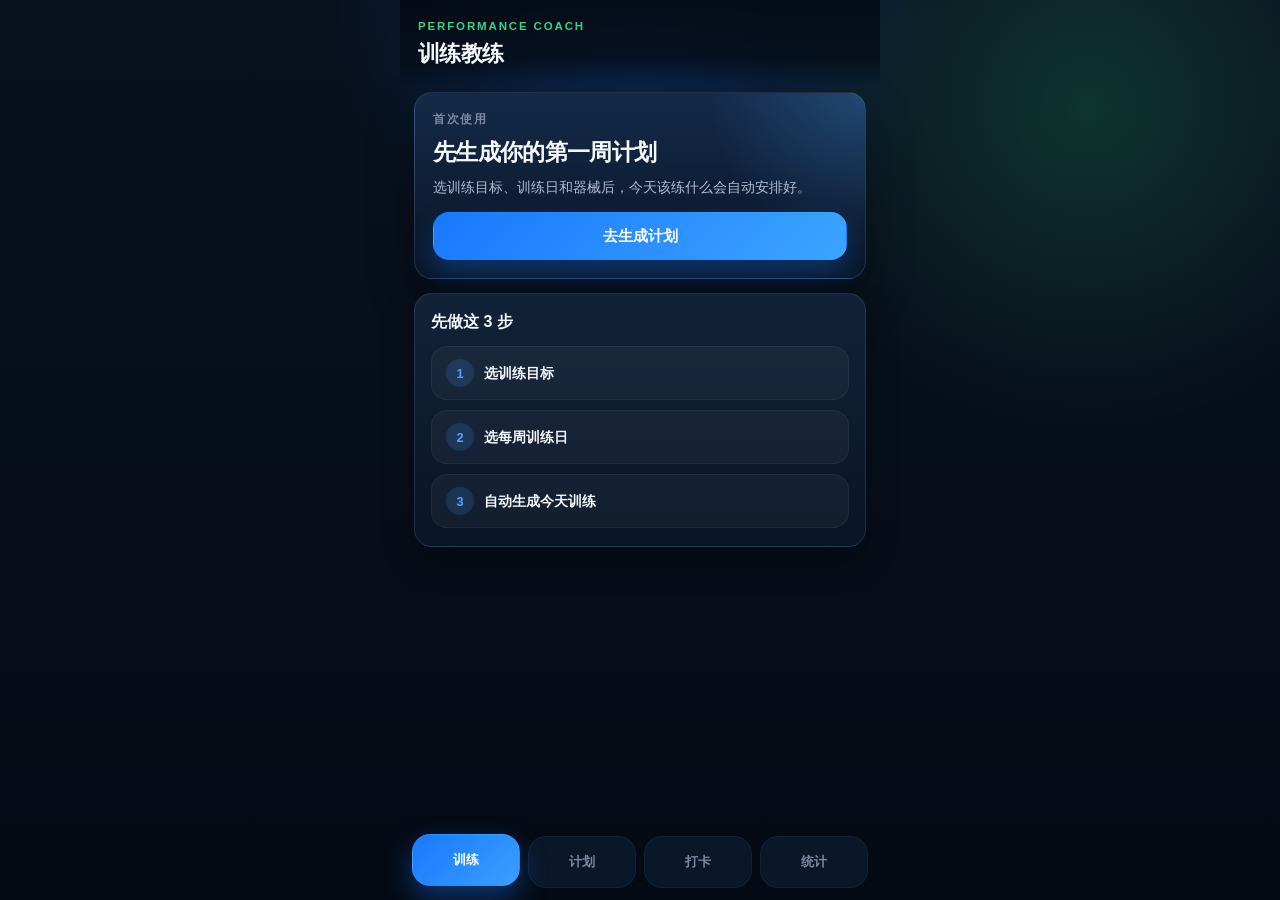
==== commit e8a17450: "feat: make sport_plat today-first" ====
--- a/index.html
+++ b/index.html
@@ -42,7 +42,9 @@
   <script src="js/app.js"></script>
   <script>
     if ('serviceWorker' in navigator) {
-      navigator.serviceWorker.register('sw.js');
+      navigator.serviceWorker.register('sw.js?v=20260530-today-first').then((registration) => {
+        registration.update();
+      }).catch(() => {});
     }
   </script>
 </body>
--- a/css/style.css
+++ b/css/style.css
@@ -368,6 +368,52 @@
   margin-top: 14px;
 }
 
+.single-cta {
+  margin-top: 14px;
+}
+
+.single-cta .btn {
+  width: 100%;
+}
+
+.onboarding-card {
+  padding-bottom: 18px;
+}
+
+.today-onboarding-steps {
+  display: grid;
+  gap: 10px;
+}
+
+.today-onboarding-step {
+  display: grid;
+  grid-template-columns: 28px minmax(0, 1fr);
+  gap: 10px;
+  align-items: center;
+  padding: 12px 14px;
+  border-radius: 16px;
+  background: rgba(255, 255, 255, 0.04);
+  border: 1px solid rgba(255, 255, 255, 0.05);
+}
+
+.today-onboarding-step span {
+  width: 28px;
+  height: 28px;
+  border-radius: 999px;
+  display: inline-flex;
+  align-items: center;
+  justify-content: center;
+  background: rgba(77, 163, 255, 0.16);
+  color: var(--primary);
+  font-size: 0.8rem;
+  font-weight: 900;
+}
+
+.today-onboarding-step strong {
+  font-size: 0.88rem;
+  color: var(--text);
+}
+
 .custom-ex-list {
   display: grid;
   gap: 10px;
